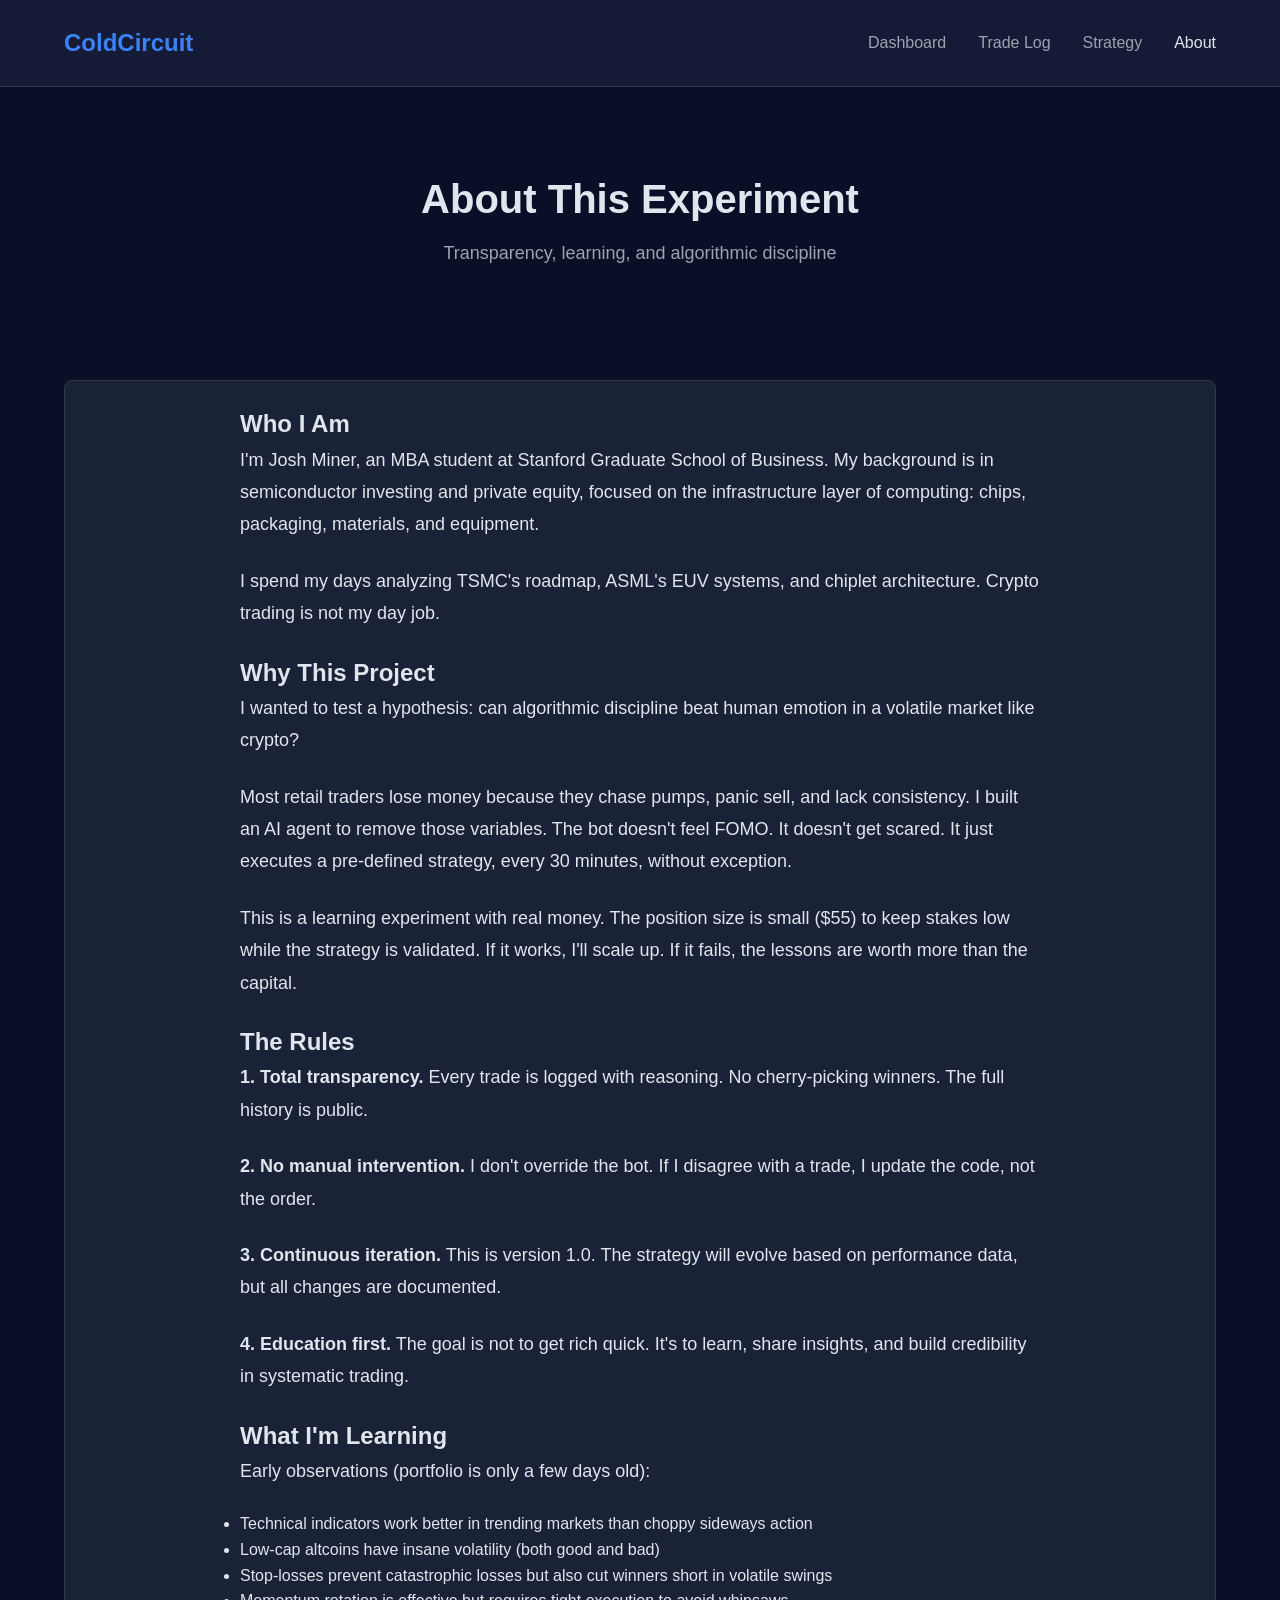
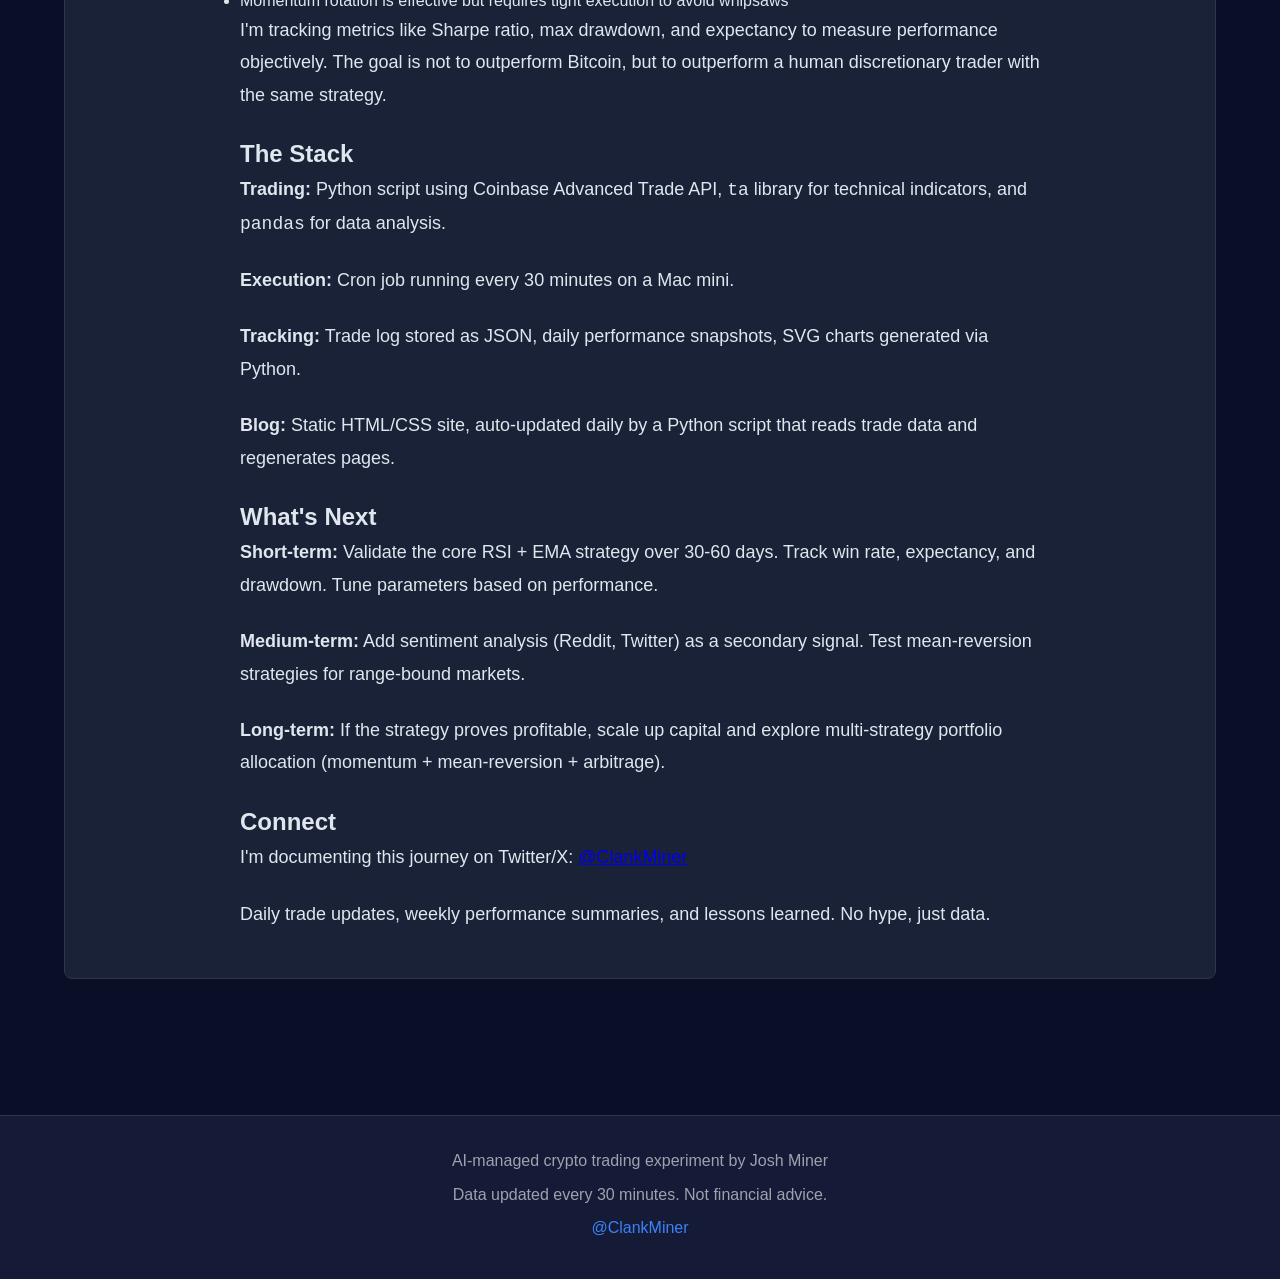
==== about.html @ 8e687717 "Launch ColdCircuit - AI-managed crypto trading blog" ====
<!DOCTYPE html>
<html lang="en">
<head>
  <meta charset="UTF-8">
  <meta name="viewport" content="width=device-width, initial-scale=1.0">
  <title>About | ColdCircuit</title>
  <meta name="description" content="About Josh Miner and the AI crypto trading experiment.">
  <link rel="stylesheet" href="css/style.css">
</head>
<body>
  <header>
    <div class="container">
      <nav>
        <a href="index.html" class="logo">ColdCircuit</a>
        <ul class="nav-links">
          <li><a href="index.html">Dashboard</a></li>
          <li><a href="trade-log.html">Trade Log</a></li>
          <li><a href="strategy.html">Strategy</a></li>
          <li><a href="about.html" class="active">About</a></li>
        </ul>
      </nav>
    </div>
  </header>

  <main>
    <div class="container">
      <div class="about-hero">
        <h1 class="page-title">About This Experiment</h1>
        <p class="page-subtitle">Transparency, learning, and algorithmic discipline</p>
      </div>

      <div class="card">
        <div class="about-content">
          <h2>Who I Am</h2>
          <p>
            I'm Josh Miner, an MBA student at Stanford Graduate School of Business. My background is in semiconductor 
            investing and private equity, focused on the infrastructure layer of computing: chips, packaging, materials, 
            and equipment.
          </p>
          <p>
            I spend my days analyzing TSMC's roadmap, ASML's EUV systems, and chiplet architecture. Crypto trading 
            is not my day job.
          </p>

          <h2>Why This Project</h2>
          <p>
            I wanted to test a hypothesis: can algorithmic discipline beat human emotion in a volatile market like crypto?
          </p>
          <p>
            Most retail traders lose money because they chase pumps, panic sell, and lack consistency. I built an AI agent 
            to remove those variables. The bot doesn't feel FOMO. It doesn't get scared. It just executes a pre-defined 
            strategy, every 30 minutes, without exception.
          </p>
          <p>
            This is a learning experiment with real money. The position size is small ($55) to keep stakes low while the 
            strategy is validated. If it works, I'll scale up. If it fails, the lessons are worth more than the capital.
          </p>

          <h2>The Rules</h2>
          <p>
            <strong>1. Total transparency.</strong> Every trade is logged with reasoning. No cherry-picking winners. 
            The full history is public.
          </p>
          <p>
            <strong>2. No manual intervention.</strong> I don't override the bot. If I disagree with a trade, I update 
            the code, not the order.
          </p>
          <p>
            <strong>3. Continuous iteration.</strong> This is version 1.0. The strategy will evolve based on performance 
            data, but all changes are documented.
          </p>
          <p>
            <strong>4. Education first.</strong> The goal is not to get rich quick. It's to learn, share insights, and 
            build credibility in systematic trading.
          </p>

          <h2>What I'm Learning</h2>
          <p>
            Early observations (portfolio is only a few days old):
          </p>
          <ul>
            <li>Technical indicators work better in trending markets than choppy sideways action</li>
            <li>Low-cap altcoins have insane volatility (both good and bad)</li>
            <li>Stop-losses prevent catastrophic losses but also cut winners short in volatile swings</li>
            <li>Momentum rotation is effective but requires tight execution to avoid whipsaws</li>
          </ul>
          <p>
            I'm tracking metrics like Sharpe ratio, max drawdown, and expectancy to measure performance objectively. 
            The goal is not to outperform Bitcoin, but to outperform a human discretionary trader with the same strategy.
          </p>

          <h2>The Stack</h2>
          <p>
            <strong>Trading:</strong> Python script using Coinbase Advanced Trade API, <code>ta</code> library for 
            technical indicators, and <code>pandas</code> for data analysis.
          </p>
          <p>
            <strong>Execution:</strong> Cron job running every 30 minutes on a Mac mini.
          </p>
          <p>
            <strong>Tracking:</strong> Trade log stored as JSON, daily performance snapshots, SVG charts generated 
            via Python.
          </p>
          <p>
            <strong>Blog:</strong> Static HTML/CSS site, auto-updated daily by a Python script that reads trade data 
            and regenerates pages.
          </p>

          <h2>What's Next</h2>
          <p>
            <strong>Short-term:</strong> Validate the core RSI + EMA strategy over 30-60 days. Track win rate, expectancy, 
            and drawdown. Tune parameters based on performance.
          </p>
          <p>
            <strong>Medium-term:</strong> Add sentiment analysis (Reddit, Twitter) as a secondary signal. Test mean-reversion 
            strategies for range-bound markets.
          </p>
          <p>
            <strong>Long-term:</strong> If the strategy proves profitable, scale up capital and explore multi-strategy 
            portfolio allocation (momentum + mean-reversion + arbitrage).
          </p>

          <h2>Connect</h2>
          <p>
            I'm documenting this journey on Twitter/X: <a href="https://twitter.com/ClankMiner" target="_blank">@ClankMiner</a>
          </p>
          <p>
            Daily trade updates, weekly performance summaries, and lessons learned. No hype, just data.
          </p>
        </div>
      </div>
    </div>
  </main>

  <footer>
    <div class="container">
      <p>AI-managed crypto trading experiment by Josh Miner</p>
      <p>Data updated every 30 minutes. Not financial advice.</p>
      <p><a href="https://twitter.com/ClankMiner" target="_blank">@ClankMiner</a></p>
    </div>
  </footer>
</body>
</html>
---- css/style.css ----
/* Crypto Trading Blog - Dark Theme */
* {
  margin: 0;
  padding: 0;
  box-sizing: border-box;
}

:root {
  --bg-primary: #0a0e27;
  --bg-secondary: #151b36;
  --bg-card: #1a2238;
  --text-primary: #e0e6ed;
  --text-secondary: #9ca3af;
  --accent-green: #10b981;
  --accent-red: #ef4444;
  --accent-blue: #3b82f6;
  --border-color: #2d3748;
}

body {
  font-family: -apple-system, BlinkMacSystemFont, 'Segoe UI', Roboto, Oxygen, Ubuntu, Cantarell, sans-serif;
  background: var(--bg-primary);
  color: var(--text-primary);
  line-height: 1.6;
  min-height: 100vh;
}

/* Header */
header {
  background: var(--bg-secondary);
  border-bottom: 1px solid var(--border-color);
  padding: 1.5rem 0;
  position: sticky;
  top: 0;
  z-index: 100;
}

.container {
  max-width: 1200px;
  margin: 0 auto;
  padding: 0 1.5rem;
}

nav {
  display: flex;
  justify-content: space-between;
  align-items: center;
}

.logo {
  font-size: 1.5rem;
  font-weight: 700;
  color: var(--accent-blue);
  text-decoration: none;
}

.nav-links {
  display: flex;
  gap: 2rem;
  list-style: none;
}

.nav-links a {
  color: var(--text-secondary);
  text-decoration: none;
  transition: color 0.3s;
}

.nav-links a:hover,
.nav-links a.active {
  color: var(--text-primary);
}

/* Main Content */
main {
  padding: 3rem 0;
}

.page-title {
  font-size: 2.5rem;
  margin-bottom: 0.5rem;
  font-weight: 700;
}

.page-subtitle {
  color: var(--text-secondary);
  font-size: 1.125rem;
  margin-bottom: 2rem;
}

/* Cards */
.card {
  background: var(--bg-card);
  border: 1px solid var(--border-color);
  border-radius: 8px;
  padding: 1.5rem;
  margin-bottom: 1.5rem;
}

.card-title {
  font-size: 1.25rem;
  font-weight: 600;
  margin-bottom: 1rem;
  color: var(--text-primary);
}

/* Grid Layouts */
.grid {
  display: grid;
  gap: 1.5rem;
}

.grid-2 {
  grid-template-columns: repeat(auto-fit, minmax(300px, 1fr));
}

.grid-3 {
  grid-template-columns: repeat(auto-fit, minmax(250px, 1fr));
}

/* Stats */
.stat-grid {
  display: grid;
  grid-template-columns: repeat(auto-fit, minmax(200px, 1fr));
  gap: 1rem;
  margin-bottom: 2rem;
}

.stat-card {
  background: var(--bg-card);
  border: 1px solid var(--border-color);
  border-radius: 8px;
  padding: 1.25rem;
  text-align: center;
}

.stat-label {
  color: var(--text-secondary);
  font-size: 0.875rem;
  text-transform: uppercase;
  letter-spacing: 0.05em;
  margin-bottom: 0.5rem;
}

.stat-value {
  font-size: 2rem;
  font-weight: 700;
  color: var(--text-primary);
}

.stat-value.positive {
  color: var(--accent-green);
}

.stat-value.negative {
  color: var(--accent-red);
}

.stat-change {
  font-size: 0.875rem;
  margin-top: 0.25rem;
}

/* Tables */
.table-container {
  overflow-x: auto;
}

table {
  width: 100%;
  border-collapse: collapse;
}

th {
  background: var(--bg-secondary);
  color: var(--text-secondary);
  font-weight: 600;
  text-align: left;
  padding: 0.75rem 1rem;
  font-size: 0.875rem;
  text-transform: uppercase;
  letter-spacing: 0.05em;
  border-bottom: 1px solid var(--border-color);
}

td {
  padding: 1rem;
  border-bottom: 1px solid var(--border-color);
}

tr:hover {
  background: rgba(255, 255, 255, 0.02);
}

.buy {
  color: var(--accent-green);
  font-weight: 600;
}

.sell {
  color: var(--accent-red);
  font-weight: 600;
}

/* Charts */
.chart-container {
  background: var(--bg-card);
  border: 1px solid var(--border-color);
  border-radius: 8px;
  padding: 1.5rem;
  margin-bottom: 1.5rem;
}

.chart-title {
  font-size: 1.125rem;
  font-weight: 600;
  margin-bottom: 1rem;
}

/* Newsletter Signup */
.newsletter {
  background: linear-gradient(135deg, var(--bg-secondary), var(--bg-card));
  border: 1px solid var(--accent-blue);
  border-radius: 8px;
  padding: 2rem;
  text-align: center;
  margin-top: 3rem;
}

.newsletter h3 {
  font-size: 1.5rem;
  margin-bottom: 0.5rem;
}

.newsletter p {
  color: var(--text-secondary);
  margin-bottom: 1.5rem;
}

.newsletter-form {
  display: flex;
  gap: 0.75rem;
  max-width: 500px;
  margin: 0 auto;
}

.newsletter-form input {
  flex: 1;
  padding: 0.75rem 1rem;
  background: var(--bg-primary);
  border: 1px solid var(--border-color);
  border-radius: 6px;
  color: var(--text-primary);
  font-size: 1rem;
}

.newsletter-form button {
  padding: 0.75rem 1.5rem;
  background: var(--accent-blue);
  color: white;
  border: none;
  border-radius: 6px;
  font-weight: 600;
  cursor: pointer;
  transition: opacity 0.3s;
}

.newsletter-form button:hover {
  opacity: 0.9;
}

/* Strategy Page */
.strategy-section {
  margin-bottom: 3rem;
}

.strategy-section h2 {
  font-size: 1.75rem;
  margin-bottom: 1rem;
  color: var(--accent-blue);
}

.strategy-section p {
  margin-bottom: 1rem;
  line-height: 1.8;
}

.strategy-section ul {
  margin-left: 1.5rem;
  margin-bottom: 1rem;
}

.strategy-section li {
  margin-bottom: 0.5rem;
  line-height: 1.8;
}

.code-block {
  background: var(--bg-secondary);
  border: 1px solid var(--border-color);
  border-radius: 6px;
  padding: 1rem;
  font-family: 'Monaco', 'Courier New', monospace;
  font-size: 0.875rem;
  overflow-x: auto;
  margin: 1rem 0;
}

/* About Page */
.about-hero {
  text-align: center;
  padding: 2rem 0;
  margin-bottom: 3rem;
}

.about-content {
  max-width: 800px;
  margin: 0 auto;
}

.about-content p {
  margin-bottom: 1.5rem;
  font-size: 1.125rem;
  line-height: 1.8;
}

/* Footer */
footer {
  background: var(--bg-secondary);
  border-top: 1px solid var(--border-color);
  padding: 2rem 0;
  margin-top: 4rem;
  text-align: center;
  color: var(--text-secondary);
}

footer p {
  margin-bottom: 0.5rem;
}

footer a {
  color: var(--accent-blue);
  text-decoration: none;
}

footer a:hover {
  text-decoration: underline;
}

/* Responsive */
@media (max-width: 768px) {
  .nav-links {
    gap: 1rem;
    font-size: 0.875rem;
  }
  
  .page-title {
    font-size: 2rem;
  }
  
  .stat-grid {
    grid-template-columns: repeat(auto-fit, minmax(150px, 1fr));
  }
  
  .stat-value {
    font-size: 1.5rem;
  }
  
  .newsletter-form {
    flex-direction: column;
  }
  
  .grid-2,
  .grid-3 {
    grid-template-columns: 1fr;
  }
}

/* Trade Log Specific */
.trade-entry {
  padding: 1rem;
  border-bottom: 1px solid var(--border-color);
}

.trade-entry:last-child {
  border-bottom: none;
}

.trade-header {
  display: flex;
  justify-content: space-between;
  align-items: center;
  margin-bottom: 0.5rem;
}

.trade-time {
  color: var(--text-secondary);
  font-size: 0.875rem;
}

.trade-details {
  display: flex;
  gap: 2rem;
  flex-wrap: wrap;
}

.trade-detail {
  font-size: 0.875rem;
}

.trade-detail strong {
  color: var(--text-secondary);
  font-weight: 500;
}

.trade-reason {
  margin-top: 0.75rem;
  padding: 0.75rem;
  background: var(--bg-secondary);
  border-radius: 4px;
  font-size: 0.875rem;
  color: var(--text-secondary);
}

/* Loading state */
.loading {
  text-align: center;
  padding: 3rem;
  color: var(--text-secondary);
}

/* Empty state */
.empty-state {
  text-align: center;
  padding: 3rem;
  color: var(--text-secondary);
}

.empty-state p {
  font-size: 1.125rem;
}
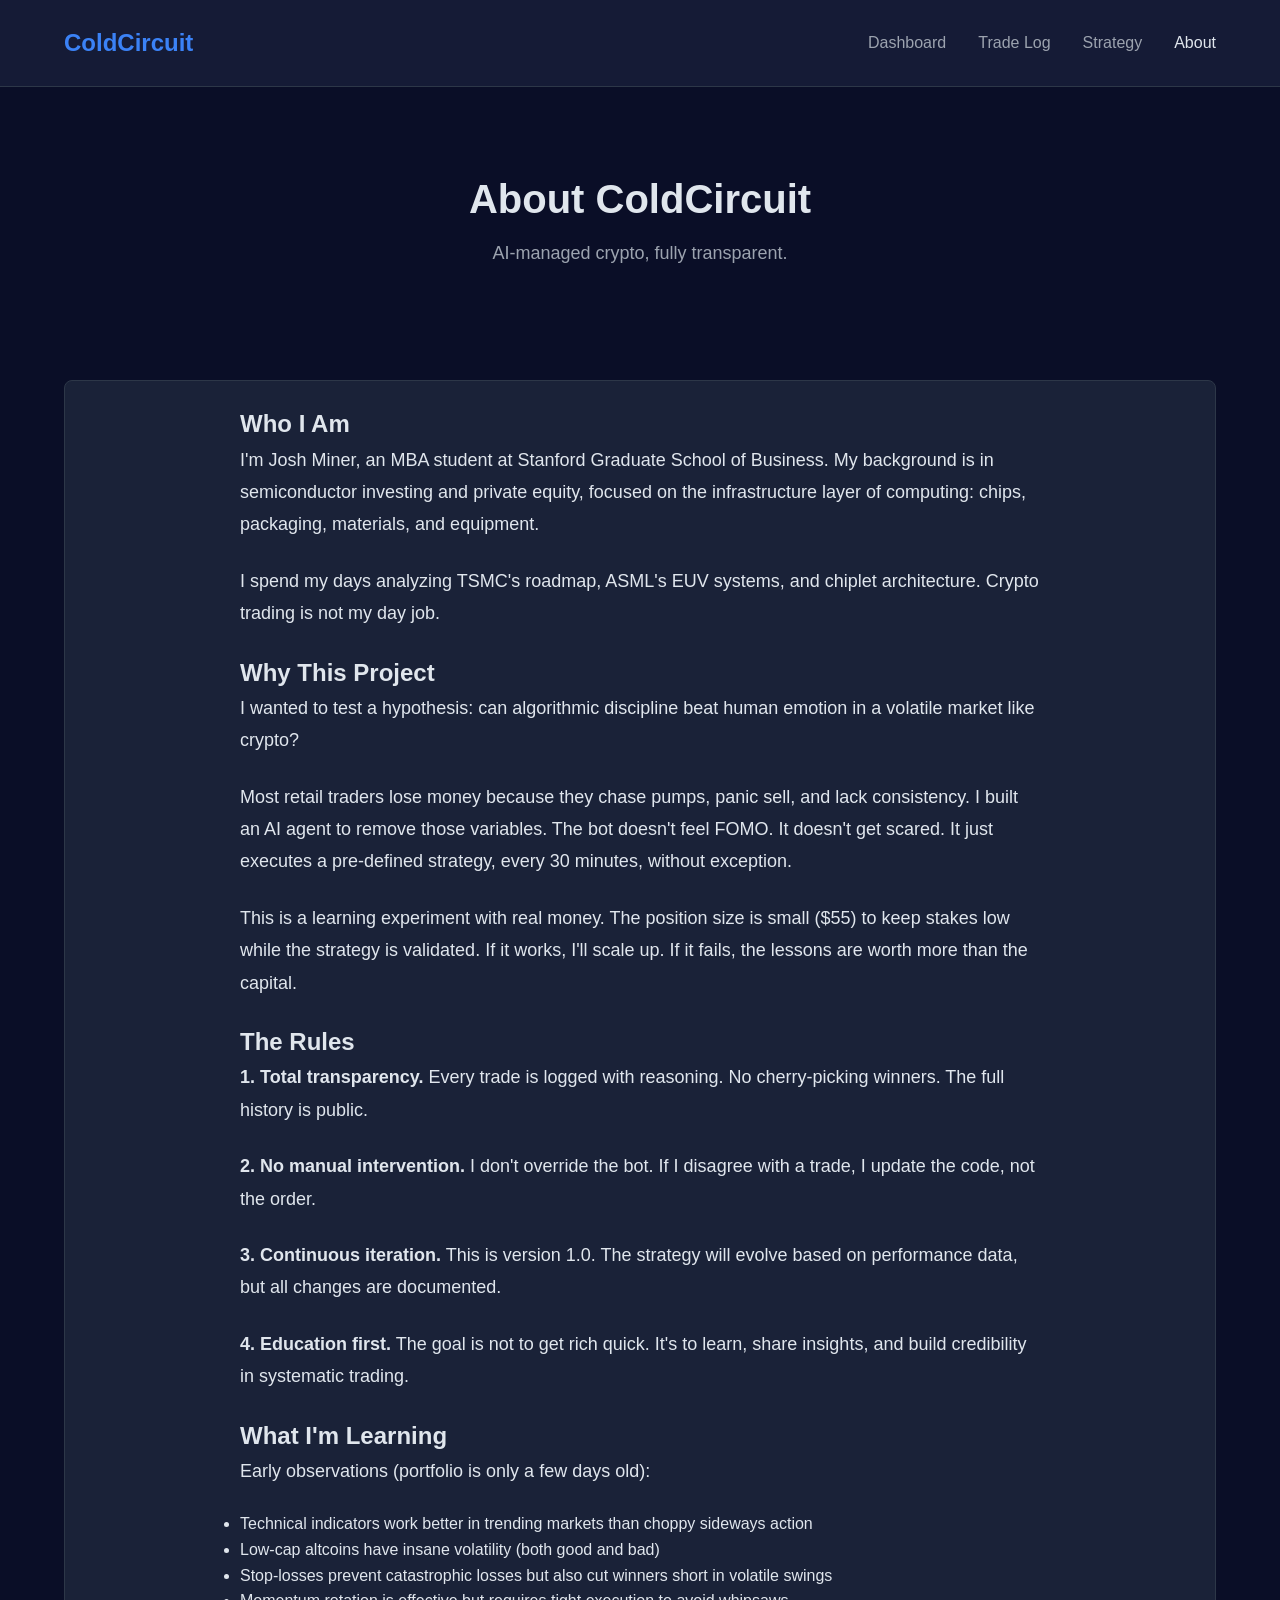
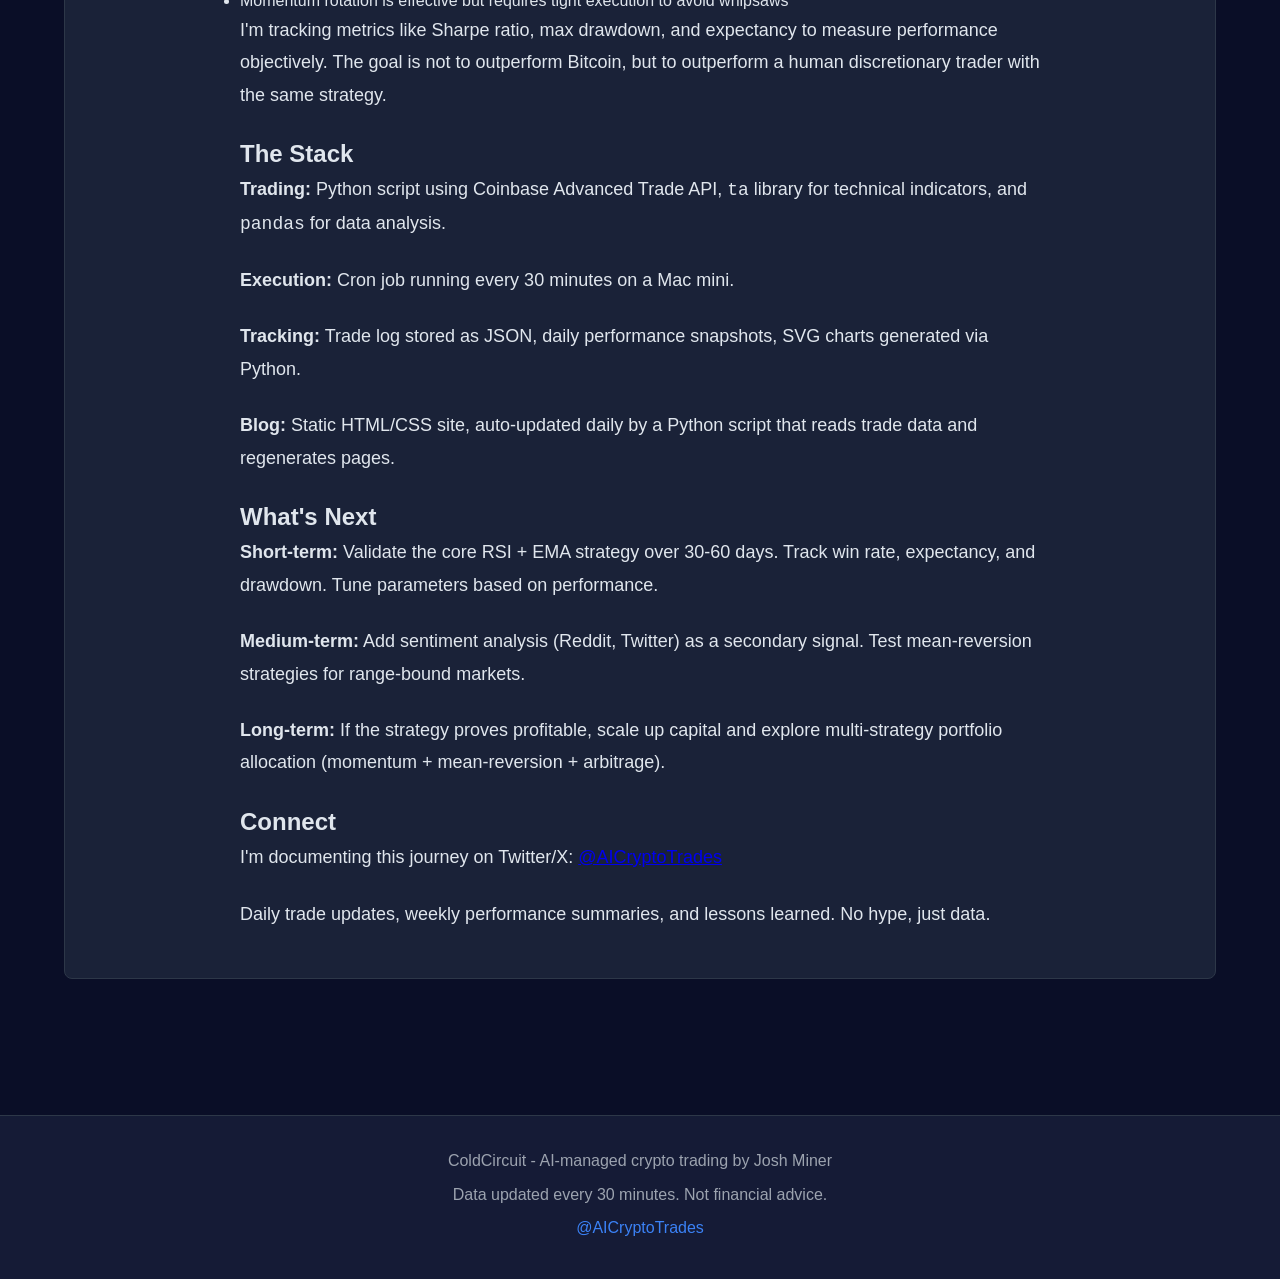
==== commit 0203146d: "ColdCircuit branding + live portfolio data" ====
--- a/about.html
+++ b/about.html
@@ -5,18 +5,18 @@
   <meta name="viewport" content="width=device-width, initial-scale=1.0">
   <title>About | ColdCircuit</title>
   <meta name="description" content="About Josh Miner and the AI crypto trading experiment.">
-  <link rel="stylesheet" href="css/style.css">
+  <link rel="stylesheet" href="./css/style.css">
 </head>
 <body>
   <header>
     <div class="container">
       <nav>
-        <a href="index.html" class="logo">ColdCircuit</a>
+        <a href="./index.html" class="logo">ColdCircuit</a>
         <ul class="nav-links">
-          <li><a href="index.html">Dashboard</a></li>
-          <li><a href="trade-log.html">Trade Log</a></li>
-          <li><a href="strategy.html">Strategy</a></li>
-          <li><a href="about.html" class="active">About</a></li>
+          <li><a href="./index.html">Dashboard</a></li>
+          <li><a href="./trade-log.html">Trade Log</a></li>
+          <li><a href="./strategy.html">Strategy</a></li>
+          <li><a href="./about.html" class="active">About</a></li>
         </ul>
       </nav>
     </div>
@@ -25,8 +25,8 @@
   <main>
     <div class="container">
       <div class="about-hero">
-        <h1 class="page-title">About This Experiment</h1>
-        <p class="page-subtitle">Transparency, learning, and algorithmic discipline</p>
+        <h1 class="page-title">About ColdCircuit</h1>
+        <p class="page-subtitle">AI-managed crypto, fully transparent.</p>
       </div>
 
       <div class="card">
@@ -122,7 +122,7 @@
 
           <h2>Connect</h2>
           <p>
-            I'm documenting this journey on Twitter/X: <a href="https://twitter.com/ClankMiner" target="_blank">@ClankMiner</a>
+            I'm documenting this journey on Twitter/X: <a href="https://twitter.com/AICryptoTrades" target="_blank">@AICryptoTrades</a>
           </p>
           <p>
             Daily trade updates, weekly performance summaries, and lessons learned. No hype, just data.
@@ -134,9 +134,9 @@
 
   <footer>
     <div class="container">
-      <p>AI-managed crypto trading experiment by Josh Miner</p>
+      <p>ColdCircuit - AI-managed crypto trading by Josh Miner</p>
       <p>Data updated every 30 minutes. Not financial advice.</p>
-      <p><a href="https://twitter.com/ClankMiner" target="_blank">@ClankMiner</a></p>
+      <p><a href="https://twitter.com/AICryptoTrades" target="_blank">@AICryptoTrades</a></p>
     </div>
   </footer>
 </body>
